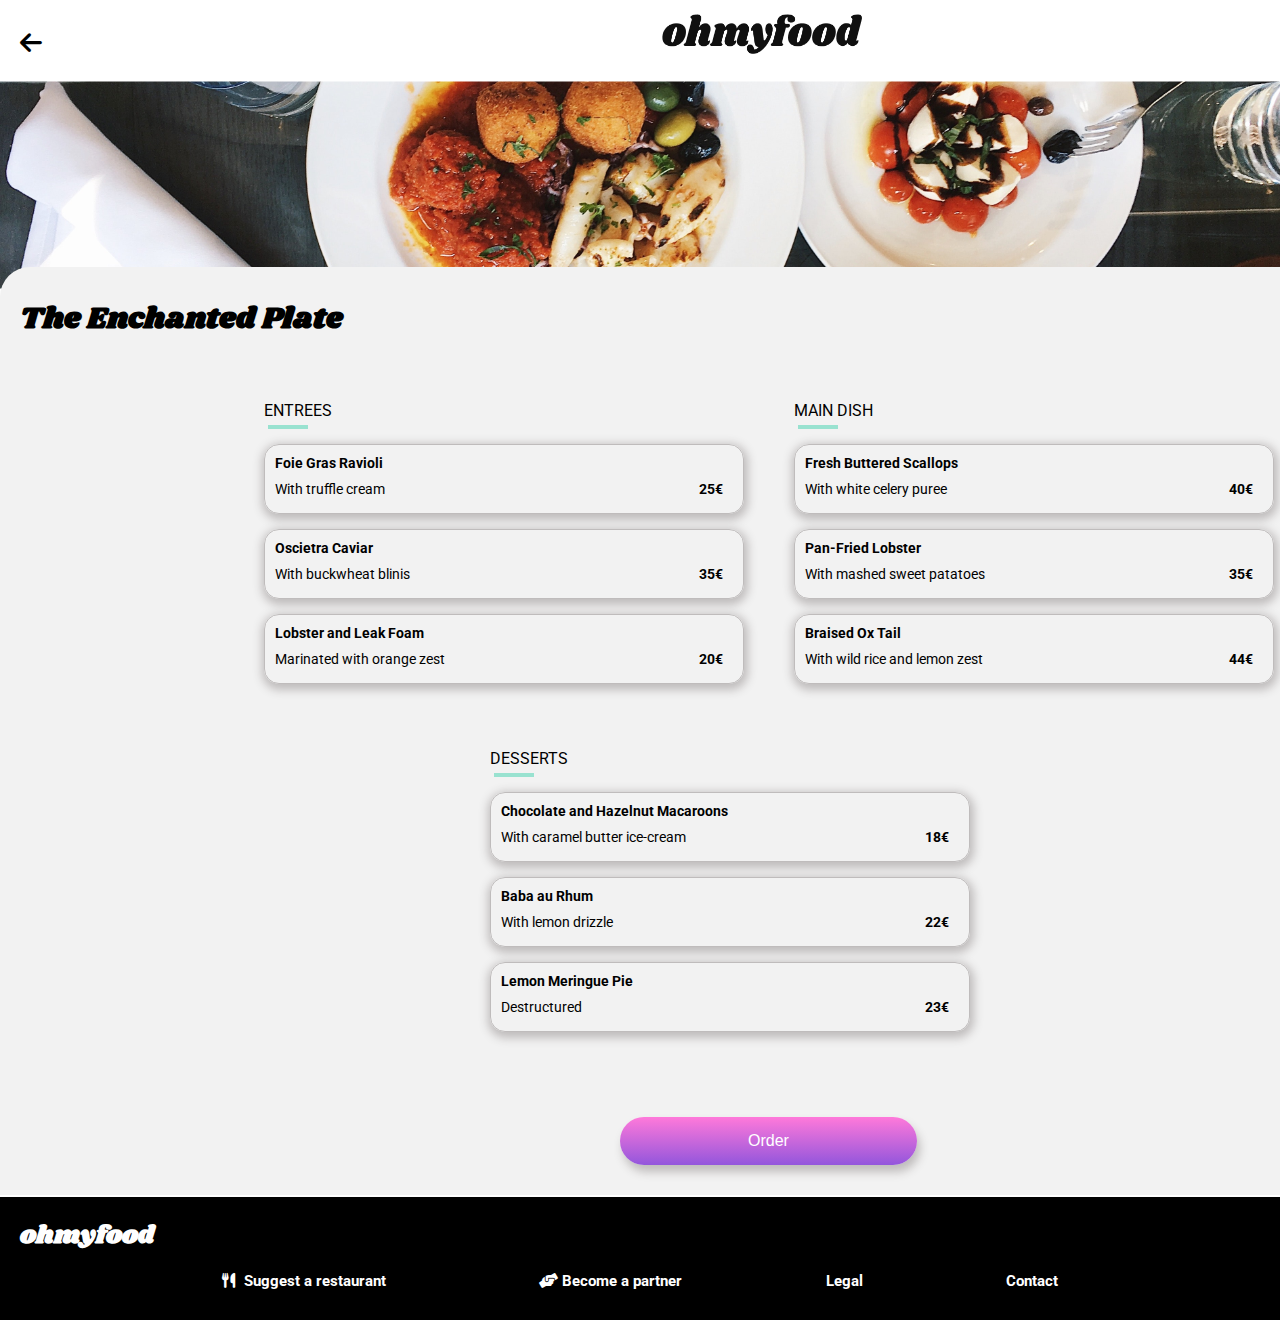
==== enchanted.html @ 6aae21ef "first commit" ====
<html lang="en">
<head>
    <meta charset="UTF-8">
    <meta name="viewport" content="width=width-device, initial-scale=1.0">
    <link rel="stylesheet" href="sass/main.css">
    <link rel="stylesheet"
          href=https://cdnjs.cloudflare.com/ajax/libs/font-awesome/6.0.0/css/all.min.css>
          <link href="https://fonts.googleapis.com/css2?family=Roboto&amp;display=swap" rel="stylesheet">
          <link href="https://fonts.googleapis.com/css2?family=Shrikhand&amp;display=swap" rel="stylesheet">
   <title>
       The Enchanted Plate
   </title> 
</head>

<body>

    <div>
        <div class="header-sec-page">
        <a class="header-sec-page__arrow" href="file:///C:/Users/erisa/OneDrive/Desktop/Project_2_vs/index.html"><i class="fa-solid fa-arrow-left"></i></a>
        <div class="u-center-logo">
            <img id="logo" class="u-center-logo__img-logo"  src="Photo\ohmyfood.png" alt="logo">
        </div></div>
        <img class="img-restaurant"  src="Photo\restaurants\stil-u2Lp8tXIcjw-unsplash.jpg">
    </div>
    
        <div class="restaurant">
            <div class="div-top">
                <p class="restaurant__name">The Enchanted Plate</p>
                <i class="fa-regular fa-heart"></i>
            </div>
    
            <div class="restaurant__dishes ">
                <div class="restaurant__dishes__up">
                <div class="restaurant__dishes--1 restaurant__dishes__div restaurant__dishes--animated-1 ">
                    <p class="dishes-order">ENTREES<p class="dishes-order__underline"></p></p>
                    <p class="dishes dishes--1"><span class="dishes__name">Foie Gras Ravioli</span>
                        <span class="dishes__ingredients">With truffle cream <span class="dishes__price">25€</span></span></p>
                    <p class="dishes dishes--1"><span class="dishes__name">Oscietra Caviar</span>
                        <span class="dishes__ingredients">With buckwheat blinis<span class="dishes__price">35€</span></span></p>
                    <p class="dishes dishes--1"><span class="dishes__name">Lobster and Leak Foam</span>
                       <span class="dishes__ingredients"> Marinated with orange zest
                           <span class="dishes__price">20€</span></span></p>
                </div>
    
                <div class="restaurant__dishes--2 restaurant__dishes__div restaurant__dishes--animated-2 ">
                    <p class="dishes-order">MAIN DISH <p class="dishes-order__underline"></p></p>
                    <p class="dishes dishes--2"><span class="dishes__name">Fresh Buttered Scallops</span>
                        <span class="dishes__ingredients">With white celery puree
                        <span class="dishes__price">40€</span></span></p>
                    <p class="dishes dishes--2"><span class="dishes__name">Pan-Fried Lobster</span>
                        <span class="dishes__ingredients">With mashed sweet patatoes
                        <span class="dishes__price">35€</span></span></p>
                    <p class="dishes dishes--2"><span class="dishes__name">Braised Ox Tail</span>
                        <span class="dishes__ingredients">With wild rice and lemon zest<span class="dishes__price">44€</span></span></p>
                </div>
                </div>
    
                <div class="restaurant__dishes--3 restaurant__dishes__div restaurant__dishes--animated-3">
                    <p class="dishes-order">DESSERTS<p class="dishes-order__underline"></p></p>
                    <p class="dishes dishes--3"><span class="dishes__name">Chocolate and Hazelnut Macaroons</span>
                        <span class="dishes__ingredients">With caramel butter ice-cream<span class="dishes__price">18€</span></span></p>
                    <p class="dishes dishes--3"><span class="dishes__name">Baba au Rhum</span>
                        <span class="dishes__ingredients">With lemon drizzle<span class="dishes__price">22€</span></span></p>
                    <p class="dishes dishes--3"><span class="dishes__name">Lemon Meringue Pie</span>
                        <span class="dishes__ingredients">Destructured<span class="dishes__price">23€</span></span></p>
                </div>
                <button class="head__first-btn head__first-btn--order" ><p  class="head__first-btn__text">Order</p></button>
            </div>
    
            </div>   
            <footer class="footer footer--sec-page">
                <a class="footer__title"  href="#">ohmyfood</a>
                <div class="footer__paragraphs">
                    <p class="footer__paragraphs__info">
                        <i class="fa-solid fa-utensils footer__paragraphs__info__utensils"></i>
                        Suggest a restaurant</p>
                    <p class="footer__paragraphs__info footer__paragraphs__info--2">
                        <i class="fa-solid fa-handshake-angle fotter__paragraphs__info__handshake"></i>
                        Become a partner</p>
                    <p class="footer__paragraphs__info">Legal</p>
                    <p class="footer__paragraphs__info">Contact</p>
                </div> 
            </footer>
        
    </body>
    </html>
---- sass/main.css ----
@-webkit-keyframes filling-heart {
  0% {
    background-color: white;
  }
  30% {
    background-color: #cd5b9d;
    -webkit-box-shadow: #cd5b9d;
            box-shadow: #cd5b9d;
  }
  100% {
    background-color: #cd5b9d;
    color: #cd5b9d;
    -webkit-box-shadow: #cd5b9d;
            box-shadow: #cd5b9d;
  }
}

@keyframes filling-heart {
  0% {
    background-color: white;
  }
  30% {
    background-color: #cd5b9d;
    -webkit-box-shadow: #cd5b9d;
            box-shadow: #cd5b9d;
  }
  100% {
    background-color: #cd5b9d;
    color: #cd5b9d;
    -webkit-box-shadow: #cd5b9d;
            box-shadow: #cd5b9d;
  }
}

@-webkit-keyframes moveInBottom {
  0% {
    opacity: 0;
    -webkit-transform: translateY(2rem);
            transform: translateY(2rem);
  }
  20% {
    opacity: 0;
  }
  70% {
    opacity: 0.5;
  }
  100% {
    opacity: 1;
    -webkit-transform: translate(0);
            transform: translate(0);
  }
}

@keyframes moveInBottom {
  0% {
    opacity: 0;
    -webkit-transform: translateY(2rem);
            transform: translateY(2rem);
  }
  20% {
    opacity: 0;
  }
  70% {
    opacity: 0.5;
  }
  100% {
    opacity: 1;
    -webkit-transform: translate(0);
            transform: translate(0);
  }
}

@-webkit-keyframes shiftButton {
  0% {
    opacity: 0;
    -webkit-transform: translateX(1rem);
            transform: translateX(1rem);
  }
  100% {
    -webkit-transform: translate(-5.5rem);
            transform: translate(-5.5rem);
    opacity: 1;
  }
}

@keyframes shiftButton {
  0% {
    opacity: 0;
    -webkit-transform: translateX(1rem);
            transform: translateX(1rem);
  }
  100% {
    -webkit-transform: translate(-5.5rem);
            transform: translate(-5.5rem);
    opacity: 1;
  }
}

@-webkit-keyframes shiftPrice {
  0% {
    left: 0rem;
    top: 0rem;
  }
  100% {
    right: 5.5rem;
    top: 0rem;
  }
}

@keyframes shiftPrice {
  0% {
    left: 0rem;
    top: 0rem;
  }
  100% {
    right: 5.5rem;
    top: 0rem;
  }
}

/*@keyframes textRetreat {
    0% { width:29.5rem;

    }

    100%{
    width: 24rem;
    white-space: nowrap;
    overflow: hidden;
    text-overflow: ellipsis;
    resize: horizontal;
    }
  }*/
@-webkit-keyframes rotate {
  50% {
    -webkit-transform: rotate(180deg);
            transform: rotate(180deg);
  }
}
@keyframes rotate {
  50% {
    -webkit-transform: rotate(180deg);
            transform: rotate(180deg);
  }
}

/* Here will go the basic definitions of our entire project , they are valuable for all our project*/
* {
  margin: 0;
  padding: 0;
  -webkit-box-sizing: border-box;
          box-sizing: border-box;
}

html {
  font-size: 62.5%;
}

body {
  font-family: 'Roboto', sans-serif;
}

.head__first-btn {
  border: none;
  margin-bottom: 2.2rem;
  padding: 1.5rem 2rem 1.5rem 2rem;
  border-radius: 3rem;
  background: -webkit-gradient(linear, left top, left bottom, from(#FF79DA), to(#9356DC));
  background: linear-gradient(#FF79DA, #9356DC);
  -webkit-box-shadow: 3px 7px 10px #bfbcbc;
          box-shadow: 3px 7px 10px #bfbcbc;
}

.head__first-btn:hover {
  background: #e96fd5;
  -webkit-box-shadow: 5px 10px 10px #bfbcbc;
          box-shadow: 5px 10px 10px #bfbcbc;
}

.head__first-btn__text {
  color: white;
  font-size: 1.6rem;
}

.head__first-btn--order {
  margin-left: 60rem;
  margin-right: 60rem;
  margin-top: 7rem;
  margin-bottom: 3rem;
}

.fa-heart {
  font-size: x-large;
}

.fa-heart:hover {
  border-top-left-radius: 2rem;
  border-top-right-radius: 2rem;
  border-bottom-left-radius: 4rem;
  border-bottom-right-radius: 4rem;
  border-radius: 10rem;
  -webkit-animation-name: filling-heart;
          animation-name: filling-heart;
  -webkit-animation-duration: 1.5s;
          animation-duration: 1.5s;
  -webkit-animation-fill-mode: forwards;
          animation-fill-mode: forwards;
  -webkit-animation-timing-function: ease-out;
          animation-timing-function: ease-out;
  -webkit-clip-path: path("M12 4.419c-2.826-5.695-11.999-4.064-11.999 3.27 0 7.27 9.903 10.938 11.999 15.311 2.096-4.373 12-8.041 12-15.311 0-7.327-9.17-8.972-12-3.27z");
          clip-path: path("M12 4.419c-2.826-5.695-11.999-4.064-11.999 3.27 0 7.27 9.903 10.938 11.999 15.311 2.096-4.373 12-8.041 12-15.311 0-7.327-9.17-8.972-12-3.27z");
}

.u-center-logo {
  text-align: center;
}

.u-center-logo__img-logo {
  width: 20rem;
  height: 4rem;
  margin-top: 1.4rem;
  margin-bottom: 1.4rem;
}

.footer {
  display: -webkit-box;
  display: -ms-flexbox;
  display: flex;
  -webkit-box-orient: vertical;
  -webkit-box-direction: normal;
      -ms-flex-direction: column;
          flex-direction: column;
  padding-top: 2rem;
  background-color: black;
  padding-bottom: 3rem;
}

.footer__title {
  font-family: Shrikhand, cursive;
  text-decoration: none;
  font-size: 2.5rem;
  color: white;
  font-weight: bolder;
  height: 1.5rem;
  margin-bottom: 2rem;
  margin-left: 2rem;
}

.footer__paragraphs {
  display: -webkit-box;
  display: -ms-flexbox;
  display: flex;
  -webkit-box-orient: horizontal;
  -webkit-box-direction: normal;
      -ms-flex-direction: row;
          flex-direction: row;
  -ms-flex-pack: distribute;
      justify-content: space-around;
  padding-top: 2rem;
  margin-left: 15rem;
  margin-right: 15rem;
}

.footer__paragraphs__info {
  font-size: 1.5rem;
  font-weight: bold;
  color: white;
  background-color: black;
}

.footer__paragraphs__info--2 {
  padding-left: 1rem;
}

.footer__paragraphs__info__utensils {
  margin-right: .5rem;
}

.footer__paragraphs__info__handshake {
  margin-right: 1rem;
}

.footer--sec-page {
  margin-top: 89.5rem;
}

.how-it-works {
  display: -webkit-box;
  display: -ms-flexbox;
  display: flex;
  -webkit-box-orient: vertical;
  -webkit-box-direction: normal;
      -ms-flex-direction: column;
          flex-direction: column;
  -ms-flex-item-align: center;
      align-self: center;
}

.how-it-works__first-row {
  display: -webkit-box;
  display: -ms-flexbox;
  display: flex;
  -webkit-box-orient: horizontal;
  -webkit-box-direction: normal;
      -ms-flex-direction: row;
          flex-direction: row;
  -webkit-box-pack: center;
      -ms-flex-pack: center;
          justify-content: center;
  padding-bottom: 3rem;
}

.how-it-works__btn--blue {
  background-color: #daf5f5;
  margin-left: 50rem;
  margin-right: 55rem;
}

.how-it-works__btn--grey {
  background-color: #f7f1f1;
  margin-left: 2rem;
  margin-right: 2rem;
  padding-right: 27rem;
}

.how-it-works__btn {
  border: 1px solid #f7f1f1;
  padding-top: 3rem;
  padding-bottom: 3rem;
  -webkit-box-shadow: 5px 10px 10px 2px #bfbcbc;
          box-shadow: 5px 10px 10px 2px #bfbcbc;
  border-radius: 3rem;
}

.how-it-works__btn__nr {
  border: 10px solid #9356DC;
  color: white;
  background-color: #9356DC;
  border-radius: 4rem;
  margin-left: -1rem;
}

.how-it-works__btn__icon {
  font-size: medium;
  padding-left: 2rem;
  padding-right: 2rem;
}

.how-it-works__btn__text {
  display: inline;
  font-size: 1.6rem;
  font-weight: 700;
}

.u-center-location {
  text-align: center;
  padding-top: 1.2rem;
  padding-bottom: 1.2rem;
  background-color: #dddada;
}

.u-center-location__icon {
  font-size: medium;
}

.u-center-location__text {
  display: inline;
  font-size: 1.7rem;
  font-weight: 600;
}

.head {
  display: -webkit-box;
  display: -ms-flexbox;
  display: flex;
  -webkit-box-orient: vertical;
  -webkit-box-direction: normal;
      -ms-flex-direction: column;
          flex-direction: column;
  -webkit-box-align: center;
      -ms-flex-align: center;
          align-items: center;
  padding-top: 3.3rem;
  padding-bottom: 5.5rem;
  background-color: #f2f1f1;
}

.head__title {
  margin-bottom: 2.2rem;
  font-size: 2.3rem;
  color: #0d0d0d;
}

.head__first-paragraph {
  margin-bottom: 5.5rem;
  font-size: 1.6rem;
}

.sec-paragraph {
  font-size: 3rem;
  padding-top: 1.5rem;
  padding-left: 1.5rem;
}

/*I think I will write here and than as I continue I will divide it slowly 
because I am getting panicky for the moment and I need to feel calm to continue*/
.link {
  text-decoration: none;
  color: black;
}

.restaurants {
  background-color: #f0e9e9;
  margin-top: 4rem;
  padding-top: 2rem;
  padding-bottom: 4rem;
  display: -webkit-box;
  display: -ms-flexbox;
  display: flex;
  -webkit-box-orient: vertical;
  -webkit-box-direction: normal;
      -ms-flex-direction: column;
          flex-direction: column;
}

.restaurants__text {
  font-size: 2.5rem;
  font-weight: bold;
  padding-bottom: 2rem;
  padding-left: 1rem;
}

.restaurants__first-row {
  display: -webkit-box;
  display: -ms-flexbox;
  display: flex;
  -webkit-box-orient: horizontal;
  -webkit-box-direction: normal;
      -ms-flex-direction: row;
          flex-direction: row;
  -webkit-box-pack: center;
      -ms-flex-pack: center;
          justify-content: center;
  padding-bottom: 2rem;
}

.restaurants__sec-row {
  margin-left: 54rem;
}

.restaurants__fig {
  width: 42rem;
  height: 28rem;
  background-color: white;
  border-radius: 2rem;
  margin-left: 1rem;
  margin-right: 1rem;
  -webkit-box-shadow: 5px 10px 10px px #bfbcbc;
          box-shadow: 5px 10px 10px px #bfbcbc;
}

.restaurants__fig__img {
  width: 42rem;
  height: 22rem;
  border-top-left-radius: 2rem;
  border-top-right-radius: 2rem;
}

.restaurants__fig__figcaption {
  padding-left: 1.5rem;
  padding-right: 1.5rem;
  padding-top: 1rem;
  margin-bottom: 1rem;
}

.restaurants__fig__new {
  position: relative;
  text-align: center;
}

.restaurants__fig__new__top-right {
  position: absolute;
  top: 1.5rem;
  right: 2rem;
  background-color: aquamarine;
  color: #716e6e;
  font-size: 1.5rem;
  padding: .2rem 2.5rem .2rem 2.5rem;
}

.New-York {
  font-size: 1.4rem;
}

.div-nameRestaurant-heart {
  display: -webkit-box;
  display: -ms-flexbox;
  display: flex;
  -webkit-box-orient: horizontal;
  -webkit-box-direction: normal;
      -ms-flex-direction: row;
          flex-direction: row;
  -webkit-box-pack: justify;
      -ms-flex-pack: justify;
          justify-content: space-between;
}

.restaurants__fig__name {
  font-size: 1.8rem;
  font-weight: bold;
}

.fa-arrow-left {
  font-size: 2.5rem;
  margin-top: 3rem;
  margin-right: 62rem;
  margin-left: 2rem;
}

.header-sec-page {
  display: -webkit-box;
  display: -ms-flexbox;
  display: flex;
  -webkit-box-orient: horizontal;
  -webkit-box-direction: normal;
      -ms-flex-direction: row;
          flex-direction: row;
  -webkit-box-pack: start;
      -ms-flex-pack: start;
          justify-content: flex-start;
}

.header-sec-page__arrow {
  text-decoration: none;
  color: black;
}

.img-restaurant {
  max-width: 100%;
  height: auto;
  -webkit-clip-path: inset(40% 0% 40% 0%);
          clip-path: inset(40% 0% 40% 0%);
  margin-top: -40rem;
  margin-bottom: -40rem;
  display: inline;
  padding-bottom: 1rem;
  border-bottom-left-radius: -1rem;
  position: relative;
}

.restaurant {
  background-color: #f2f2f2;
  padding-top: 3rem;
  margin-top: -3.5rem;
  border-top-left-radius: 3rem;
  border-top-right-radius: 3rem;
  padding-right: 8.2rem;
  padding-left: 2rem;
  position: absolute;
}

.restaurant__name {
  font-size: 3rem;
  font-weight: bold;
  font-family: Shrikhand, cursive;
  white-space: nowrap;
  margin-right: 115rem;
}

.div-top {
  display: -webkit-box;
  display: -ms-flexbox;
  display: flex;
  -webkit-box-orient: horizontal;
  -webkit-box-direction: normal;
      -ms-flex-direction: row;
          flex-direction: row;
}

.restaurant__dishes__div {
  display: -webkit-box;
  display: -ms-flexbox;
  display: flex;
  -webkit-box-orient: vertical;
  -webkit-box-direction: normal;
      -ms-flex-direction: column;
          flex-direction: column;
}

.restaurant__dishes__up {
  display: -webkit-box;
  display: -ms-flexbox;
  display: flex;
  -webkit-box-orient: horizontal;
  -webkit-box-direction: normal;
      -ms-flex-direction: row;
          flex-direction: row;
  -webkit-box-pack: center;
      -ms-flex-pack: center;
          justify-content: center;
  padding-bottom: 2rem;
}

.restaurant__dishes {
  display: -webkit-box;
  display: -ms-flexbox;
  display: flex;
  -webkit-box-orient: vertical;
  -webkit-box-direction: normal;
      -ms-flex-direction: column;
          flex-direction: column;
  margin-top: 3rem;
}

.restaurant__dishes--3 {
  margin-left: 47rem;
  margin-right: 45rem;
}

.restaurant__dishes--animated-1 {
  -webkit-animation: moveInBottom 2s ease-out;
          animation: moveInBottom 2s ease-out;
}

.restaurant__dishes--animated-2 {
  -webkit-animation: moveInBottom 2s ease-out;
          animation: moveInBottom 2s ease-out;
  -webkit-animation-delay: .05s;
          animation-delay: .05s;
}

.restaurant__dishes--animated-3 {
  -webkit-animation: moveInBottom 2s ease-out;
          animation: moveInBottom 2s ease-out;
  -webkit-animation-delay: .2s;
          animation-delay: .2s;
}

.dishes-order {
  font-size: 1.6rem;
  padding-top: 3rem;
  margin-bottom: .5rem;
  -webkit-text-decoration: double;
          text-decoration: double;
}

.dishes-order__underline {
  border: 2px solid #99E2D0;
  height: 3px;
  width: 4rem;
  margin-bottom: 1.5rem;
  margin-left: 4px;
}

.dishes {
  border: 1px solid #bfbcbc;
  -webkit-box-shadow: 1px 3px 10px 3px #bfbcbc;
          box-shadow: 1px 3px 10px 3px #bfbcbc;
  font-size: 1.4rem;
  border-radius: 1.5rem;
  margin-bottom: 1.5rem;
  height: 7rem;
  width: 48rem;
  padding: 1rem;
  padding-bottom: 2rem;
}

.dishes--1 {
  margin-right: 5rem;
}

.dishes__name {
  display: block;
  padding-bottom: 1rem;
  font-weight: bolder;
}

.dishes__price {
  padding-left: 3rem;
  padding-right: 1rem;
  font-weight: bolder;
}

.dishes__ingredients {
  display: -webkit-box;
  display: -ms-flexbox;
  display: flex;
  -webkit-box-orient: horizontal;
  -webkit-box-direction: normal;
      -ms-flex-direction: row;
          flex-direction: row;
  -webkit-box-pack: justify;
      -ms-flex-pack: justify;
          justify-content: space-between;
}

.try {
  display: -webkit-box;
  display: -ms-flexbox;
  display: flex;
  -webkit-box-orient: horizontal;
  -webkit-box-direction: normal;
      -ms-flex-direction: row;
          flex-direction: row;
  /*&:hover > .try__ingredients__dish{
        animation: textRetreat 1s ease-out;
        animation-fill-mode: forwards;  
    }*/
  /*&:hover > .try__writtings{
        white-space: nowrap;
        overflow: hidden;
        text-overflow: ellipsis;
    }*/
  /* &:hover  .try__price{
        animation: shiftPrice 1s;

     }*/
}

.try__green-box {
  display: inline;
  padding: 1rem 2rem 0rem 2rem;
  border-bottom-right-radius: 1.5rem;
  border-top-right-radius: 1.5rem;
  background-color: #79c9b5;
  margin-left: -1rem;
  margin-bottom: 1.4rem;
  opacity: 0;
}

.try:hover > .try__green-box {
  -webkit-animation: shiftButton 2s ease-out;
          animation: shiftButton 2s ease-out;
  -webkit-animation-fill-mode: forwards;
          animation-fill-mode: forwards;
  /*&:hover{
            animation: rotate 2s infinite;
        }*/
}

.try__dishes {
  border: 1px solid #bfbcbc;
  -webkit-box-shadow: 1px 3px 10px 3px #bfbcbc;
          box-shadow: 1px 3px 10px 3px #bfbcbc;
  font-size: 1.4rem;
  border-radius: 1.5rem;
  margin-bottom: 1.5rem;
  height: 7rem;
  width: 48rem;
  padding: 1rem;
  padding-bottom: 2rem;
  display: -webkit-box;
  display: -ms-flexbox;
  display: flex;
  -webkit-box-orient: horizontal;
  -webkit-box-direction: normal;
      -ms-flex-direction: row;
          flex-direction: row;
  -webkit-box-pack: justify;
      -ms-flex-pack: justify;
          justify-content: space-between;
}

.try__writtings {
  display: -webkit-box;
  display: -ms-flexbox;
  display: flex;
  -webkit-box-orient: vertical;
  -webkit-box-direction: normal;
      -ms-flex-direction: column;
          flex-direction: column;
  -ms-flex-pack: distribute;
      justify-content: space-around;
}

.try__price {
  font-weight: bolder;
  display: inline;
  margin-top: 3rem;
  margin-right: 1rem;
  position: relative;
}

.try__writtings:hover + .try__price {
  -webkit-animation: shiftPrice 1s ease-out;
          animation: shiftPrice 1s ease-out;
  -webkit-animation-fill-mode: forwards;
          animation-fill-mode: forwards;
}

.try__ingredients-dish {
  margin-top: -.5rem;
  padding-bottom: 1.5rem;
}

.try__ingredients-dish::before {
  content: "\A";
  white-space: pre;
}

.try__name-dish {
  font-weight: bolder;
}

.fa-circle-check {
  margin-top: 0.5rem;
  font-size: 2.5rem;
  color: white;
}

.fa-circle-check:hover {
  -webkit-animation: rotate 2s infinite;
          animation: rotate 2s infinite;
}
/*# sourceMappingURL=main.css.map */
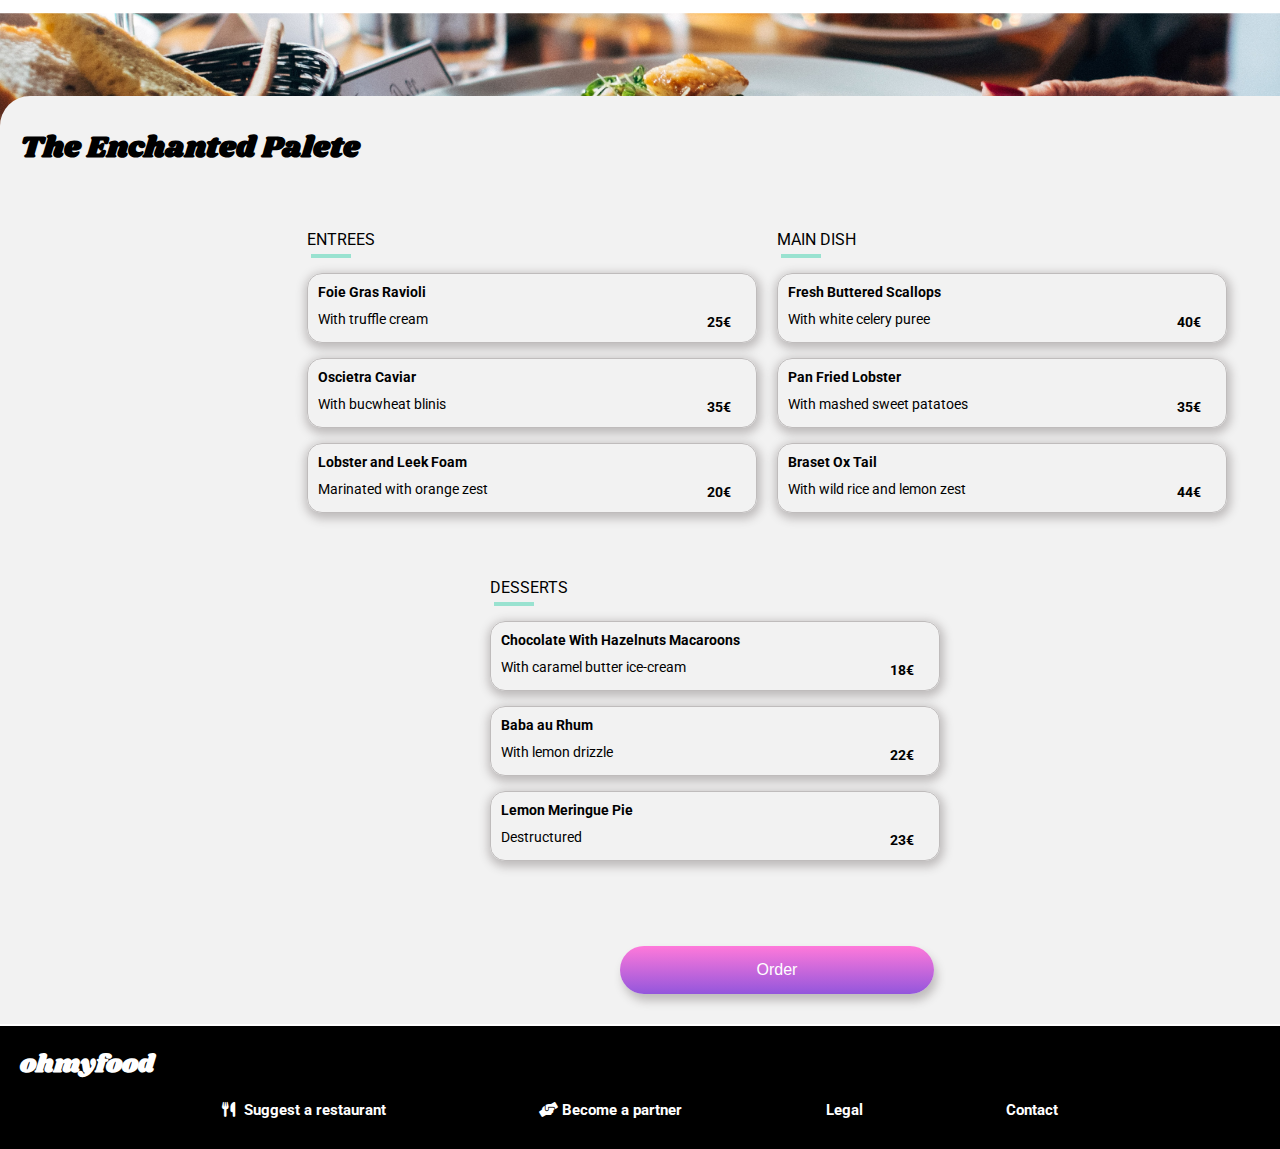
==== commit fe767914: "Working with SASS" ====
--- a/enchanted.html
+++ b/enchanted.html
@@ -8,79 +8,171 @@
           <link href="https://fonts.googleapis.com/css2?family=Roboto&amp;display=swap" rel="stylesheet">
           <link href="https://fonts.googleapis.com/css2?family=Shrikhand&amp;display=swap" rel="stylesheet">
    <title>
-       The Enchanted Plate
+       The Full Palette
    </title> 
 </head>
 
 <body>
 
-    <div>
-        <div class="header-sec-page">
-        <a class="header-sec-page__arrow" href="file:///C:/Users/erisa/OneDrive/Desktop/Project_2_vs/index.html"><i class="fa-solid fa-arrow-left"></i></a>
-        <div class="u-center-logo">
-            <img id="logo" class="u-center-logo__img-logo"  src="Photo\ohmyfood.png" alt="logo">
-        </div></div>
-        <img class="img-restaurant"  src="Photo\restaurants\stil-u2Lp8tXIcjw-unsplash.jpg">
-    </div>
+<div>
+    <div class="header-sec-page">
+    <a class="header-sec-page__arrow" href="file:///C:/Users/erisa/OneDrive/Desktop/Project_2_vs/index.html">
+        <i class="fa-solid fa-arrow-left"></i></a>
+    <div class="u-center-logo">
+        <img id="logo" class="u-center-logo__img-logo"  src="Photo\ohmyfood.png" alt="logo">
+    </div></div>
+    <img  class="img-restaurant"  src="Photo/restaurants/jay-wennington-N_Y88TWmGwA-unsplash.jpg">
+</div>
+
+    <div class="restaurant">
+        <div class="div-top">
+            <p class="restaurant__name">The Enchanted Palete</p>
+            <i class="fa-regular fa-heart"></i>
+        </div>
+
+        <div class="restaurant__dishes ">
+            <div class="restaurant__dishes__up">
+            <div class="restaurant__dishes--1 restaurant__dishes__div restaurant__dishes--animated-1 ">
+
+                <p class="dishes-order">ENTREES<p class="dishes-order__underline"></p></p>
+
+                <div class="dish">
+                    <div class="dish__box">
+                    <p class="dish__name-dish">Foie Gras Ravioli</p>
+                    <div class="dish__desc-price">
+                        <p class="dish__ingredients-dish">With truffle cream</p></div></div>
+                    <div class="div-price-greenBox">
+                        <span class="dish__price" id="price">25€</span>
+                        <div class="dish__green-box" id="green-box"><i class="fa-solid fa-circle-check" id="check-rotate"></i>
+                        </div></div></div>
+
+                <div class="dish">
+                    <div class="dish__box">
+                    <p class="dish__name-dish">Oscietra Caviar</p>
+                    <div class="dish__desc-price">
+                        <p class="dish__ingredients-dish">With bucwheat blinis</p></div></div>
+                        <div class="div-price-greenBox">
+                            <span class="dish__price" id="price">35€</span>
+                            <div class="dish__green-box" id="green-box"><i class="fa-solid fa-circle-check" id="check-rotate"></i>
+                            </div></div></div>
     
-        <div class="restaurant">
-            <div class="div-top">
-                <p class="restaurant__name">The Enchanted Plate</p>
-                <i class="fa-regular fa-heart"></i>
+
+                <div class="dish">
+                    <div class="dish__box">
+                    <p class="dish__name-dish">Lobster and Leek Foam</p>
+                    <div class="dish__desc-price">
+                        <p class="dish__ingredients-dish" id="writtings">Marinated with orange zest</p></div></div>
+                        <div class="div-price-greenBox">
+                            <span class="dish__price" id="price">20€</span>
+                            <div class="dish__green-box" id="green-box"><i class="fa-solid fa-circle-check" id="check-rotate"></i>
+                            </div></div></div>
+        
+                <!-- End first block -->
             </div>
+
+            <div class="restaurant__dishes--2 restaurant__dishes__div restaurant__dishes--animated-2 ">
+
+                <p class="dishes-order">MAIN DISH <p class="dishes-order__underline"></p></p>
+            
+                <div class="dish">
+                <div class="dish__box">
+                <p class="dish__name-dish">Fresh Buttered Scallops</p>
+                <div class="dish__desc-price">
+                    <p class="dish__ingredients-dish" id="writtings">With white celery puree</p>
+                </div></div>
+                <div class="div-price-greenBox">
+                    <span class="dish__price" id="price">40€</span>
+                    <div class="dish__green-box" id="green-box"><i class="fa-solid fa-circle-check" id="check-rotate"></i>
+                    </div></div></div>
+                
+
+
+            <!--This will force you to develop your knowledge the right way-->  
+            <!-- Dish 2-->             
+
+                    <div class="dish">
+                        <div class="dish__box">
+                        <p class="dish__name-dish">Pan Fried Lobster</p>
+                        <div class="dish__desc-price">
+                            <p class="dish__ingredients-dish" id="writtings">With mashed sweet patatoes</p></div></div>
+                            <div class="div-price-greenBox">
+                                <span class="dish__price" id="price">35€</span>
+                                <div class="dish__green-box" id="green-box"><i class="fa-solid fa-circle-check" id="check-rotate"></i>
+                                </div></div></div>
+        
+            <!--Dish 3 -->
+                    <div class="dish">
+                        <div class="dish__box">
+                        <p class="dish__name-dish">Braset Ox Tail</p>
+                        <div class="dish__desc-price">
+                            <p class="dish__ingredients-dish">With wild rice and lemon zest</p>
+                        </div></div>
+                        <div class="div-price-greenBox">
+                        <span class="dish__price" id="price">44€</span>
+                        <div class="dish__green-box" id="green-box"><i class="fa-solid fa-circle-check" id="check-rotate"></i>
+                        </div></div></div>
+        
+            <!-- End second block-->
+            </div>
+            </div>
+
+            <div class="restaurant__dishes--3 restaurant__dishes__div restaurant__dishes--animated-3">
+
+                <p class="dishes-order">DESSERTS<p class="dishes-order__underline"></p></p>
+
+                    <div class="dish">
+                        <div class="dish__box">
+                        <p class="dish__name-dish">Chocolate With Hazelnuts Macaroons</p>
+                        <div class="dish__desc-price">
+                            <p class="dish__ingredients-dish">With caramel butter ice-cream</p></div></div>
+                            <div class="div-price-greenBox">
+                                <span class="dish__price" id="price">18€</span>
+                                <div class="dish__green-box" id="green-box"><i class="fa-solid fa-circle-check" id="check-rotate"></i>
+                                </div></div></div>
+
+        
+            
+
+                    <div class="dish">
+                        <div class="dish__box">
+                        <p class="dish__name-dish">Baba au Rhum</p>
+                        <div class="dish__desc-price">
+                            <p class="dish__ingredients-dish">With lemon drizzle</p></div></div>
+                            <div class="div-price-greenBox">
+                                <span class="dish__price" id="price">22€</span>
+                                <div class="dish__green-box" id="green-box"><i class="fa-solid fa-circle-check" id="check-rotate"></i>
+                                </div></div></div>
+
+                    <div class="dish">
+                        <div class="dish__box">
+                        <p class="dish__name-dish">Lemon Meringue Pie</p>
+                        <div class="dish__desc-price">
+                            <p class="dish__ingredients-dish">Destructured</p></div></div>
+                            <div class="div-price-greenBox">
+                                <span class="dish__price" id="price">23€</span>
+                                <div class="dish__green-box" id="green-box"><i class="fa-solid fa-circle-check" id="check-rotate"></i>
+                                </div></div></div>
     
-            <div class="restaurant__dishes ">
-                <div class="restaurant__dishes__up">
-                <div class="restaurant__dishes--1 restaurant__dishes__div restaurant__dishes--animated-1 ">
-                    <p class="dishes-order">ENTREES<p class="dishes-order__underline"></p></p>
-                    <p class="dishes dishes--1"><span class="dishes__name">Foie Gras Ravioli</span>
-                        <span class="dishes__ingredients">With truffle cream <span class="dishes__price">25€</span></span></p>
-                    <p class="dishes dishes--1"><span class="dishes__name">Oscietra Caviar</span>
-                        <span class="dishes__ingredients">With buckwheat blinis<span class="dishes__price">35€</span></span></p>
-                    <p class="dishes dishes--1"><span class="dishes__name">Lobster and Leak Foam</span>
-                       <span class="dishes__ingredients"> Marinated with orange zest
-                           <span class="dishes__price">20€</span></span></p>
-                </div>
+            </div>
+            <button class="head__first-btn head__first-btn--order" ><p  class="head__first-btn__text">Order</p></button>
+        </div>
+
+        </div>   
+        <footer class="footer footer--sec-page">
+            <a class="footer__title"  href="#">ohmyfood</a>
+            <div class="footer__paragraphs">
+                <p class="footer__paragraphs__info">
+                    <i class="fa-solid fa-utensils footer__paragraphs__info__utensils"></i>
+                    Suggest a restaurant</p>
+                <p class="footer__paragraphs__info footer__paragraphs__info--2">
+                    <i class="fa-solid fa-handshake-angle fotter__paragraphs__info__handshake"></i>
+                    Become a partner</p>
+                <p class="footer__paragraphs__info">Legal</p>
+                <!--<p class="footer__paragraphs__info">Contact</p>-->
+                <a  class=" footer__paragraphs__info footer__paragraphs__contact" 
+                href="mailto:paul@myfood.com" style="text-decoration: none;">Contact</a>
+            </div> 
+        </footer>
     
-                <div class="restaurant__dishes--2 restaurant__dishes__div restaurant__dishes--animated-2 ">
-                    <p class="dishes-order">MAIN DISH <p class="dishes-order__underline"></p></p>
-                    <p class="dishes dishes--2"><span class="dishes__name">Fresh Buttered Scallops</span>
-                        <span class="dishes__ingredients">With white celery puree
-                        <span class="dishes__price">40€</span></span></p>
-                    <p class="dishes dishes--2"><span class="dishes__name">Pan-Fried Lobster</span>
-                        <span class="dishes__ingredients">With mashed sweet patatoes
-                        <span class="dishes__price">35€</span></span></p>
-                    <p class="dishes dishes--2"><span class="dishes__name">Braised Ox Tail</span>
-                        <span class="dishes__ingredients">With wild rice and lemon zest<span class="dishes__price">44€</span></span></p>
-                </div>
-                </div>
-    
-                <div class="restaurant__dishes--3 restaurant__dishes__div restaurant__dishes--animated-3">
-                    <p class="dishes-order">DESSERTS<p class="dishes-order__underline"></p></p>
-                    <p class="dishes dishes--3"><span class="dishes__name">Chocolate and Hazelnut Macaroons</span>
-                        <span class="dishes__ingredients">With caramel butter ice-cream<span class="dishes__price">18€</span></span></p>
-                    <p class="dishes dishes--3"><span class="dishes__name">Baba au Rhum</span>
-                        <span class="dishes__ingredients">With lemon drizzle<span class="dishes__price">22€</span></span></p>
-                    <p class="dishes dishes--3"><span class="dishes__name">Lemon Meringue Pie</span>
-                        <span class="dishes__ingredients">Destructured<span class="dishes__price">23€</span></span></p>
-                </div>
-                <button class="head__first-btn head__first-btn--order" ><p  class="head__first-btn__text">Order</p></button>
-            </div>
-    
-            </div>   
-            <footer class="footer footer--sec-page">
-                <a class="footer__title"  href="#">ohmyfood</a>
-                <div class="footer__paragraphs">
-                    <p class="footer__paragraphs__info">
-                        <i class="fa-solid fa-utensils footer__paragraphs__info__utensils"></i>
-                        Suggest a restaurant</p>
-                    <p class="footer__paragraphs__info footer__paragraphs__info--2">
-                        <i class="fa-solid fa-handshake-angle fotter__paragraphs__info__handshake"></i>
-                        Become a partner</p>
-                    <p class="footer__paragraphs__info">Legal</p>
-                    <p class="footer__paragraphs__info">Contact</p>
-                </div> 
-            </footer>
-        
-    </body>
-    </html>+</body>
+</html>--- a/sass/main.css
+++ b/sass/main.css
@@ -3,40 +3,33 @@
     background-color: white;
   }
   30% {
-    background-color: #cd5b9d;
-    -webkit-box-shadow: #cd5b9d;
-            box-shadow: #cd5b9d;
-  }
-  100% {
-    background-color: #cd5b9d;
-    color: #cd5b9d;
-    -webkit-box-shadow: #cd5b9d;
-            box-shadow: #cd5b9d;
-  }
-}
-
+    background-color: rgb(205, 91, 157);
+    box-shadow: rgb(205, 91, 157);
+  }
+  100% {
+    background-color: rgb(205, 91, 157);
+    color: rgb(205, 91, 157);
+    box-shadow: rgb(205, 91, 157);
+  }
+}
 @keyframes filling-heart {
   0% {
     background-color: white;
   }
   30% {
-    background-color: #cd5b9d;
-    -webkit-box-shadow: #cd5b9d;
-            box-shadow: #cd5b9d;
-  }
-  100% {
-    background-color: #cd5b9d;
-    color: #cd5b9d;
-    -webkit-box-shadow: #cd5b9d;
-            box-shadow: #cd5b9d;
-  }
-}
-
+    background-color: rgb(205, 91, 157);
+    box-shadow: rgb(205, 91, 157);
+  }
+  100% {
+    background-color: rgb(205, 91, 157);
+    color: rgb(205, 91, 157);
+    box-shadow: rgb(205, 91, 157);
+  }
+}
 @-webkit-keyframes moveInBottom {
   0% {
     opacity: 0;
-    -webkit-transform: translateY(2rem);
-            transform: translateY(2rem);
+    transform: translateY(2rem);
   }
   20% {
     opacity: 0;
@@ -46,16 +39,13 @@
   }
   100% {
     opacity: 1;
-    -webkit-transform: translate(0);
-            transform: translate(0);
-  }
-}
-
+    transform: translate(0);
+  }
+}
 @keyframes moveInBottom {
   0% {
     opacity: 0;
-    -webkit-transform: translateY(2rem);
-            transform: translateY(2rem);
+    transform: translateY(2rem);
   }
   20% {
     opacity: 0;
@@ -65,37 +55,29 @@
   }
   100% {
     opacity: 1;
-    -webkit-transform: translate(0);
-            transform: translate(0);
-  }
-}
-
+    transform: translate(0);
+  }
+}
 @-webkit-keyframes shiftButton {
   0% {
     opacity: 0;
-    -webkit-transform: translateX(1rem);
-            transform: translateX(1rem);
-  }
-  100% {
-    -webkit-transform: translate(-5.5rem);
-            transform: translate(-5.5rem);
+    transform: translateX(1rem);
+  }
+  100% {
+    transform: translate(-5.5rem);
     opacity: 1;
   }
 }
-
 @keyframes shiftButton {
   0% {
     opacity: 0;
-    -webkit-transform: translateX(1rem);
-            transform: translateX(1rem);
-  }
-  100% {
-    -webkit-transform: translate(-5.5rem);
-            transform: translate(-5.5rem);
+    transform: translateX(1rem);
+  }
+  100% {
+    transform: translate(-5.5rem);
     opacity: 1;
   }
 }
-
 @-webkit-keyframes shiftPrice {
   0% {
     left: 0rem;
@@ -106,7 +88,6 @@
     top: 0rem;
   }
 }
-
 @keyframes shiftPrice {
   0% {
     left: 0rem;
@@ -117,39 +98,151 @@
     top: 0rem;
   }
 }
-
-/*@keyframes textRetreat {
-    0% { width:29.5rem;
-
-    }
-
-    100%{
-    width: 24rem;
-    white-space: nowrap;
-    overflow: hidden;
-    text-overflow: ellipsis;
-    resize: horizontal;
-    }
-  }*/
 @-webkit-keyframes rotate {
+  from {
+    transform: rotate(0deg);
+  }
+  to {
+    transform: rotate(360deg);
+  }
+}
+@keyframes rotate {
+  from {
+    transform: rotate(0deg);
+  }
+  to {
+    transform: rotate(360deg);
+  }
+}
+@-webkit-keyframes rotate-reverse {
+  from {
+    transform: rotate(360deg);
+  }
+  to {
+    transform: rotate(0deg);
+  }
+}
+@keyframes rotate-reverse {
+  from {
+    transform: rotate(360deg);
+  }
+  to {
+    transform: rotate(0deg);
+  }
+}
+@-webkit-keyframes loader-wrapper {
+  0% {
+    opacity: 100%;
+    z-index: 1000;
+  }
+  25% {
+    opacity: 75%;
+  }
   50% {
-    -webkit-transform: rotate(180deg);
-            transform: rotate(180deg);
-  }
-}
-@keyframes rotate {
+    opacity: 50%;
+  }
+  75% {
+    opacity: 25%;
+  }
+  100% {
+    opacity: 0%;
+    z-index: -10;
+  }
+}
+@keyframes loader-wrapper {
+  0% {
+    opacity: 100%;
+    z-index: 1000;
+  }
+  25% {
+    opacity: 75%;
+  }
   50% {
-    -webkit-transform: rotate(180deg);
-            transform: rotate(180deg);
-  }
-}
-
+    opacity: 50%;
+  }
+  75% {
+    opacity: 25%;
+  }
+  100% {
+    opacity: 0%;
+    z-index: -10;
+  }
+}
+@-webkit-keyframes loader {
+  0% {
+    transform: rotate(0deg);
+  }
+  25% {
+    transform: rotate(180deg);
+  }
+  50% {
+    transform: rotate(180deg);
+  }
+  75% {
+    transform: rotate(360deg);
+  }
+  100% {
+    transform: rotate(360deg);
+  }
+}
+@keyframes loader {
+  0% {
+    transform: rotate(0deg);
+  }
+  25% {
+    transform: rotate(180deg);
+  }
+  50% {
+    transform: rotate(180deg);
+  }
+  75% {
+    transform: rotate(360deg);
+  }
+  100% {
+    transform: rotate(360deg);
+  }
+}
+@-webkit-keyframes loader-inner {
+  0% {
+    height: 0%;
+  }
+  25% {
+    height: 0%;
+  }
+  50% {
+    height: 100%;
+  }
+  75% {
+    height: 100%;
+  }
+  100% {
+    height: 0%;
+  }
+}
+@keyframes loader-inner {
+  0% {
+    height: 0%;
+  }
+  25% {
+    height: 0%;
+  }
+  50% {
+    height: 100%;
+  }
+  75% {
+    height: 100%;
+  }
+  100% {
+    height: 0%;
+  }
+}
 /* Here will go the basic definitions of our entire project , they are valuable for all our project*/
-* {
+*,
+*::after,
+*::before {
   margin: 0;
   padding: 0;
-  -webkit-box-sizing: border-box;
-          box-sizing: border-box;
+  box-sizing: inherit;
 }
 
 html {
@@ -157,7 +250,8 @@
 }
 
 body {
-  font-family: 'Roboto', sans-serif;
+  box-sizing: border-box;
+  font-family: "Roboto", sans-serif;
 }
 
 .head__first-btn {
@@ -165,23 +259,17 @@
   margin-bottom: 2.2rem;
   padding: 1.5rem 2rem 1.5rem 2rem;
   border-radius: 3rem;
-  background: -webkit-gradient(linear, left top, left bottom, from(#FF79DA), to(#9356DC));
   background: linear-gradient(#FF79DA, #9356DC);
-  -webkit-box-shadow: 3px 7px 10px #bfbcbc;
-          box-shadow: 3px 7px 10px #bfbcbc;
-}
-
+  box-shadow: 3px 7px 10px rgb(191, 188, 188);
+}
 .head__first-btn:hover {
   background: #e96fd5;
-  -webkit-box-shadow: 5px 10px 10px #bfbcbc;
-          box-shadow: 5px 10px 10px #bfbcbc;
-}
-
+  box-shadow: 5px 10px 10px rgb(191, 188, 188);
+}
 .head__first-btn__text {
   color: white;
   font-size: 1.6rem;
 }
-
 .head__first-btn--order {
   margin-left: 60rem;
   margin-right: 60rem;
@@ -192,7 +280,6 @@
 .fa-heart {
   font-size: x-large;
 }
-
 .fa-heart:hover {
   border-top-left-radius: 2rem;
   border-top-right-radius: 2rem;
@@ -214,7 +301,6 @@
 .u-center-logo {
   text-align: center;
 }
-
 .u-center-logo__img-logo {
   width: 20rem;
   height: 4rem;
@@ -223,18 +309,12 @@
 }
 
 .footer {
-  display: -webkit-box;
-  display: -ms-flexbox;
-  display: flex;
-  -webkit-box-orient: vertical;
-  -webkit-box-direction: normal;
-      -ms-flex-direction: column;
-          flex-direction: column;
+  display: flex;
+  flex-direction: column;
   padding-top: 2rem;
   background-color: black;
   padding-bottom: 3rem;
 }
-
 .footer__title {
   font-family: Shrikhand, cursive;
   text-decoration: none;
@@ -245,37 +325,26 @@
   margin-bottom: 2rem;
   margin-left: 2rem;
 }
-
 .footer__paragraphs {
-  display: -webkit-box;
-  display: -ms-flexbox;
-  display: flex;
-  -webkit-box-orient: horizontal;
-  -webkit-box-direction: normal;
-      -ms-flex-direction: row;
-          flex-direction: row;
-  -ms-flex-pack: distribute;
-      justify-content: space-around;
+  display: flex;
+  flex-direction: row;
+  justify-content: space-around;
   padding-top: 2rem;
   margin-left: 15rem;
   margin-right: 15rem;
 }
-
 .footer__paragraphs__info {
   font-size: 1.5rem;
   font-weight: bold;
   color: white;
   background-color: black;
 }
-
 .footer__paragraphs__info--2 {
   padding-left: 1rem;
 }
-
 .footer__paragraphs__info__utensils {
-  margin-right: .5rem;
-}
-
+  margin-right: 0.5rem;
+}
 .footer__paragraphs__info__handshake {
   margin-right: 1rem;
 }
@@ -285,53 +354,38 @@
 }
 
 .how-it-works {
-  display: -webkit-box;
-  display: -ms-flexbox;
-  display: flex;
-  -webkit-box-orient: vertical;
-  -webkit-box-direction: normal;
-      -ms-flex-direction: column;
-          flex-direction: column;
-  -ms-flex-item-align: center;
-      align-self: center;
+  display: flex;
+  flex-direction: column;
+  align-self: center;
 }
 
 .how-it-works__first-row {
-  display: -webkit-box;
-  display: -ms-flexbox;
-  display: flex;
-  -webkit-box-orient: horizontal;
-  -webkit-box-direction: normal;
-      -ms-flex-direction: row;
-          flex-direction: row;
-  -webkit-box-pack: center;
-      -ms-flex-pack: center;
-          justify-content: center;
+  display: flex;
+  flex-direction: row;
+  justify-content: center;
   padding-bottom: 3rem;
 }
 
 .how-it-works__btn--blue {
-  background-color: #daf5f5;
+  background-color: rgb(218, 245, 245);
   margin-left: 50rem;
   margin-right: 55rem;
 }
 
 .how-it-works__btn--grey {
-  background-color: #f7f1f1;
+  background-color: rgb(247, 241, 241);
   margin-left: 2rem;
   margin-right: 2rem;
   padding-right: 27rem;
 }
 
 .how-it-works__btn {
-  border: 1px solid #f7f1f1;
+  border: 1px solid rgb(247, 241, 241);
   padding-top: 3rem;
   padding-bottom: 3rem;
-  -webkit-box-shadow: 5px 10px 10px 2px #bfbcbc;
-          box-shadow: 5px 10px 10px 2px #bfbcbc;
+  box-shadow: 5px 10px 10px 2px rgb(191, 188, 188);
   border-radius: 3rem;
 }
-
 .how-it-works__btn__nr {
   border: 10px solid #9356DC;
   color: white;
@@ -339,13 +393,11 @@
   border-radius: 4rem;
   margin-left: -1rem;
 }
-
 .how-it-works__btn__icon {
   font-size: medium;
   padding-left: 2rem;
   padding-right: 2rem;
 }
-
 .how-it-works__btn__text {
   display: inline;
   font-size: 1.6rem;
@@ -356,13 +408,11 @@
   text-align: center;
   padding-top: 1.2rem;
   padding-bottom: 1.2rem;
-  background-color: #dddada;
-}
-
+  background-color: rgb(221, 218, 218);
+}
 .u-center-location__icon {
   font-size: medium;
 }
-
 .u-center-location__text {
   display: inline;
   font-size: 1.7rem;
@@ -370,27 +420,18 @@
 }
 
 .head {
-  display: -webkit-box;
-  display: -ms-flexbox;
-  display: flex;
-  -webkit-box-orient: vertical;
-  -webkit-box-direction: normal;
-      -ms-flex-direction: column;
-          flex-direction: column;
-  -webkit-box-align: center;
-      -ms-flex-align: center;
-          align-items: center;
+  display: flex;
+  flex-direction: column;
+  align-items: center;
   padding-top: 3.3rem;
   padding-bottom: 5.5rem;
-  background-color: #f2f1f1;
-}
-
+  background-color: rgb(242, 241, 241);
+}
 .head__title {
   margin-bottom: 2.2rem;
   font-size: 2.3rem;
-  color: #0d0d0d;
-}
-
+  color: rgb(13, 13, 13);
+}
 .head__first-paragraph {
   margin-bottom: 5.5rem;
   font-size: 1.6rem;
@@ -402,52 +443,71 @@
   padding-left: 1.5rem;
 }
 
-/*I think I will write here and than as I continue I will divide it slowly 
-because I am getting panicky for the moment and I need to feel calm to continue*/
+.loader-wrapper {
+  width: 100%;
+  height: 100%;
+  position: fixed;
+  top: 0;
+  left: 0;
+  background-color: #716d72;
+  display: flex;
+  justify-content: center;
+  align-items: center;
+  -webkit-animation-name: loader-wrapper;
+          animation-name: loader-wrapper;
+  -webkit-animation-duration: 5s;
+          animation-duration: 5s;
+  -webkit-animation-fill-mode: forwards;
+          animation-fill-mode: forwards;
+}
+
+.loader {
+  display: inline-block;
+  width: 30px;
+  height: 30px;
+  position: fixed;
+  border: 4px solid rgb(220, 121, 202);
+  -webkit-animation: loader 4s infinite ease;
+          animation: loader 4s infinite ease;
+}
+
+.loader-inner {
+  vertical-align: top;
+  display: inline-block;
+  width: 100%;
+  background-color: rgb(209, 49, 180);
+  -webkit-animation: loader-inner 4s infinite ease-in;
+          animation: loader-inner 4s infinite ease-in;
+}
+
 .link {
   text-decoration: none;
   color: black;
 }
 
 .restaurants {
-  background-color: #f0e9e9;
+  background-color: rgb(240, 233, 233);
   margin-top: 4rem;
   padding-top: 2rem;
   padding-bottom: 4rem;
-  display: -webkit-box;
-  display: -ms-flexbox;
-  display: flex;
-  -webkit-box-orient: vertical;
-  -webkit-box-direction: normal;
-      -ms-flex-direction: column;
-          flex-direction: column;
-}
-
+  display: flex;
+  flex-direction: column;
+}
 .restaurants__text {
   font-size: 2.5rem;
   font-weight: bold;
   padding-bottom: 2rem;
   padding-left: 1rem;
 }
-
 .restaurants__first-row {
-  display: -webkit-box;
-  display: -ms-flexbox;
-  display: flex;
-  -webkit-box-orient: horizontal;
-  -webkit-box-direction: normal;
-      -ms-flex-direction: row;
-          flex-direction: row;
-  -webkit-box-pack: center;
-      -ms-flex-pack: center;
-          justify-content: center;
+  display: flex;
+  flex-direction: row;
+  justify-content: center;
   padding-bottom: 2rem;
 }
-
 .restaurants__sec-row {
   margin-left: 54rem;
 }
-
 .restaurants__fig {
   width: 42rem;
   height: 28rem;
@@ -455,37 +515,32 @@
   border-radius: 2rem;
   margin-left: 1rem;
   margin-right: 1rem;
-  -webkit-box-shadow: 5px 10px 10px px #bfbcbc;
-          box-shadow: 5px 10px 10px px #bfbcbc;
-}
-
+  box-shadow: 5px 10px 10px px rgb(191, 188, 188);
+}
 .restaurants__fig__img {
   width: 42rem;
   height: 22rem;
   border-top-left-radius: 2rem;
   border-top-right-radius: 2rem;
 }
-
 .restaurants__fig__figcaption {
   padding-left: 1.5rem;
   padding-right: 1.5rem;
   padding-top: 1rem;
   margin-bottom: 1rem;
 }
-
 .restaurants__fig__new {
   position: relative;
   text-align: center;
 }
-
 .restaurants__fig__new__top-right {
   position: absolute;
   top: 1.5rem;
   right: 2rem;
   background-color: aquamarine;
-  color: #716e6e;
+  color: rgb(113, 110, 110);
   font-size: 1.5rem;
-  padding: .2rem 2.5rem .2rem 2.5rem;
+  padding: 0.2rem 2.5rem 0.2rem 2.5rem;
 }
 
 .New-York {
@@ -493,16 +548,9 @@
 }
 
 .div-nameRestaurant-heart {
-  display: -webkit-box;
-  display: -ms-flexbox;
-  display: flex;
-  -webkit-box-orient: horizontal;
-  -webkit-box-direction: normal;
-      -ms-flex-direction: row;
-          flex-direction: row;
-  -webkit-box-pack: justify;
-      -ms-flex-pack: justify;
-          justify-content: space-between;
+  display: flex;
+  flex-direction: row;
+  justify-content: space-between;
 }
 
 .restaurants__fig__name {
@@ -518,18 +566,10 @@
 }
 
 .header-sec-page {
-  display: -webkit-box;
-  display: -ms-flexbox;
-  display: flex;
-  -webkit-box-orient: horizontal;
-  -webkit-box-direction: normal;
-      -ms-flex-direction: row;
-          flex-direction: row;
-  -webkit-box-pack: start;
-      -ms-flex-pack: start;
-          justify-content: flex-start;
-}
-
+  display: flex;
+  flex-direction: row;
+  justify-content: flex-start;
+}
 .header-sec-page__arrow {
   text-decoration: none;
   color: black;
@@ -558,7 +598,6 @@
   padding-left: 2rem;
   position: absolute;
 }
-
 .restaurant__name {
   font-size: 3rem;
   font-weight: bold;
@@ -568,82 +607,56 @@
 }
 
 .div-top {
-  display: -webkit-box;
-  display: -ms-flexbox;
-  display: flex;
-  -webkit-box-orient: horizontal;
-  -webkit-box-direction: normal;
-      -ms-flex-direction: row;
-          flex-direction: row;
+  display: flex;
+  flex-direction: row;
 }
 
 .restaurant__dishes__div {
-  display: -webkit-box;
-  display: -ms-flexbox;
-  display: flex;
-  -webkit-box-orient: vertical;
-  -webkit-box-direction: normal;
-      -ms-flex-direction: column;
-          flex-direction: column;
+  display: flex;
+  flex-direction: column;
+  margin-right: 2rem;
 }
 
 .restaurant__dishes__up {
-  display: -webkit-box;
-  display: -ms-flexbox;
-  display: flex;
-  -webkit-box-orient: horizontal;
-  -webkit-box-direction: normal;
-      -ms-flex-direction: row;
-          flex-direction: row;
-  -webkit-box-pack: center;
-      -ms-flex-pack: center;
-          justify-content: center;
+  display: flex;
+  flex-direction: row;
+  justify-content: center;
   padding-bottom: 2rem;
 }
 
 .restaurant__dishes {
-  display: -webkit-box;
-  display: -ms-flexbox;
-  display: flex;
-  -webkit-box-orient: vertical;
-  -webkit-box-direction: normal;
-      -ms-flex-direction: column;
-          flex-direction: column;
+  display: flex;
+  flex-direction: column;
   margin-top: 3rem;
 }
-
 .restaurant__dishes--3 {
   margin-left: 47rem;
   margin-right: 45rem;
 }
-
 .restaurant__dishes--animated-1 {
   -webkit-animation: moveInBottom 2s ease-out;
           animation: moveInBottom 2s ease-out;
 }
-
 .restaurant__dishes--animated-2 {
   -webkit-animation: moveInBottom 2s ease-out;
           animation: moveInBottom 2s ease-out;
-  -webkit-animation-delay: .05s;
-          animation-delay: .05s;
-}
-
+  -webkit-animation-delay: 0.05s;
+          animation-delay: 0.05s;
+}
 .restaurant__dishes--animated-3 {
   -webkit-animation: moveInBottom 2s ease-out;
           animation: moveInBottom 2s ease-out;
-  -webkit-animation-delay: .2s;
-          animation-delay: .2s;
+  -webkit-animation-delay: 0.2s;
+          animation-delay: 0.2s;
 }
 
 .dishes-order {
   font-size: 1.6rem;
   padding-top: 3rem;
-  margin-bottom: .5rem;
+  margin-bottom: 0.5rem;
   -webkit-text-decoration: double;
           text-decoration: double;
 }
-
 .dishes-order__underline {
   border: 2px solid #99E2D0;
   height: 3px;
@@ -652,164 +665,101 @@
   margin-left: 4px;
 }
 
-.dishes {
-  border: 1px solid #bfbcbc;
-  -webkit-box-shadow: 1px 3px 10px 3px #bfbcbc;
-          box-shadow: 1px 3px 10px 3px #bfbcbc;
+.dish {
+  border: 1px solid rgb(191, 188, 188);
+  box-shadow: 1px 3px 10px 3px rgb(191, 188, 188);
   font-size: 1.4rem;
   border-radius: 1.5rem;
   margin-bottom: 1.5rem;
   height: 7rem;
-  width: 48rem;
+  width: 45rem;
   padding: 1rem;
-  padding-bottom: 2rem;
-}
-
-.dishes--1 {
-  margin-right: 5rem;
-}
-
-.dishes__name {
-  display: block;
-  padding-bottom: 1rem;
-  font-weight: bolder;
-}
-
-.dishes__price {
-  padding-left: 3rem;
-  padding-right: 1rem;
-  font-weight: bolder;
-}
-
-.dishes__ingredients {
-  display: -webkit-box;
-  display: -ms-flexbox;
-  display: flex;
-  -webkit-box-orient: horizontal;
-  -webkit-box-direction: normal;
-      -ms-flex-direction: row;
-          flex-direction: row;
-  -webkit-box-pack: justify;
-      -ms-flex-pack: justify;
-          justify-content: space-between;
-}
-
-.try {
-  display: -webkit-box;
-  display: -ms-flexbox;
-  display: flex;
-  -webkit-box-orient: horizontal;
-  -webkit-box-direction: normal;
-      -ms-flex-direction: row;
-          flex-direction: row;
-  /*&:hover > .try__ingredients__dish{
-        animation: textRetreat 1s ease-out;
-        animation-fill-mode: forwards;  
-    }*/
-  /*&:hover > .try__writtings{
-        white-space: nowrap;
-        overflow: hidden;
-        text-overflow: ellipsis;
-    }*/
-  /* &:hover  .try__price{
-        animation: shiftPrice 1s;
-
-     }*/
-}
-
-.try__green-box {
-  display: inline;
-  padding: 1rem 2rem 0rem 2rem;
-  border-bottom-right-radius: 1.5rem;
-  border-top-right-radius: 1.5rem;
-  background-color: #79c9b5;
-  margin-left: -1rem;
-  margin-bottom: 1.4rem;
-  opacity: 0;
-}
-
-.try:hover > .try__green-box {
-  -webkit-animation: shiftButton 2s ease-out;
-          animation: shiftButton 2s ease-out;
-  -webkit-animation-fill-mode: forwards;
-          animation-fill-mode: forwards;
-  /*&:hover{
-            animation: rotate 2s infinite;
-        }*/
-}
-
-.try__dishes {
-  border: 1px solid #bfbcbc;
-  -webkit-box-shadow: 1px 3px 10px 3px #bfbcbc;
-          box-shadow: 1px 3px 10px 3px #bfbcbc;
-  font-size: 1.4rem;
-  border-radius: 1.5rem;
-  margin-bottom: 1.5rem;
-  height: 7rem;
-  width: 48rem;
-  padding: 1rem;
-  padding-bottom: 2rem;
-  display: -webkit-box;
-  display: -ms-flexbox;
-  display: flex;
-  -webkit-box-orient: horizontal;
-  -webkit-box-direction: normal;
-      -ms-flex-direction: row;
-          flex-direction: row;
-  -webkit-box-pack: justify;
-      -ms-flex-pack: justify;
-          justify-content: space-between;
-}
-
-.try__writtings {
-  display: -webkit-box;
-  display: -ms-flexbox;
-  display: flex;
-  -webkit-box-orient: vertical;
-  -webkit-box-direction: normal;
-      -ms-flex-direction: column;
-          flex-direction: column;
-  -ms-flex-pack: distribute;
-      justify-content: space-around;
-}
-
-.try__price {
+  display: flex;
+  flex-direction: row;
+  justify-content: space-between;
+  overflow: hidden;
+}
+.dish:hover #green-box {
+  transform: translateX(-6rem);
+}
+.dish:hover #price {
+  transform: translateX(-6rem);
+}
+.dish:hover #writtings {
+  width: 60%;
+  white-space: nowrap;
+  overflow: hidden;
+  text-overflow: ellipsis;
+}
+.dish:hover #check-rotate {
+  -webkit-animation-name: rotate;
+          animation-name: rotate;
+  -webkit-animation-duration: 1s;
+          animation-duration: 1s;
+  -webkit-animation-timing-function: ease-in-out;
+          animation-timing-function: ease-in-out;
+}
+.dish #check-rotate {
+  -webkit-animation-name: rotate-reverse;
+          animation-name: rotate-reverse;
+  -webkit-animation-duration: 0.7s;
+          animation-duration: 0.7s;
+  -webkit-animation-timing-function: ease-in-out;
+          animation-timing-function: ease-in-out;
+}
+.dish__box {
+  display: flex;
+  flex-direction: column;
+  justify-content: space-between;
+}
+.dish__desc-price {
+  display: flex;
+  flex-direction: row;
+  justify-content: space-between;
+}
+.dish__green-box {
+  display: flex;
+  justify-content: center;
+  align-items: center;
+  vertical-align: top;
+  padding: 2rem 3rem;
+  margin: -1.2rem 0rem;
+  background-color: #99E2D0;
+  width: 14%;
+  border-radius: 0 15px 15px 0;
+  margin-right: -8rem;
+  transition: all 2s;
+}
+.dish__price {
   font-weight: bolder;
   display: inline;
   margin-top: 3rem;
-  margin-right: 1rem;
-  position: relative;
-}
-
-.try__writtings:hover + .try__price {
-  -webkit-animation: shiftPrice 1s ease-out;
-          animation: shiftPrice 1s ease-out;
-  -webkit-animation-fill-mode: forwards;
-          animation-fill-mode: forwards;
-}
-
-.try__ingredients-dish {
-  margin-top: -.5rem;
+  transition: transform 2s;
+}
+.dish__ingredients-dish {
+  margin-top: -0.5rem;
   padding-bottom: 1.5rem;
 }
-
-.try__ingredients-dish::before {
-  content: "\A";
+.dish__ingredients-dish::before {
+  content: "\a";
   white-space: pre;
-}
-
-.try__name-dish {
+  transition: transform 2s;
+}
+.dish__name-dish {
   font-weight: bolder;
 }
 
 .fa-circle-check {
   margin-top: 0.5rem;
+  color: white;
   font-size: 2.5rem;
-  color: white;
-}
-
-.fa-circle-check:hover {
-  -webkit-animation: rotate 2s infinite;
-          animation: rotate 2s infinite;
-}
-/*# sourceMappingURL=main.css.map */+  justify-content: center;
+  align-items: center;
+}
+
+.div-price-greenBox {
+  display: flex;
+  flex-direction: row;
+  justify-content: space-between;
+  margin-right: 1rem;
+}/*# sourceMappingURL=main.css.map */